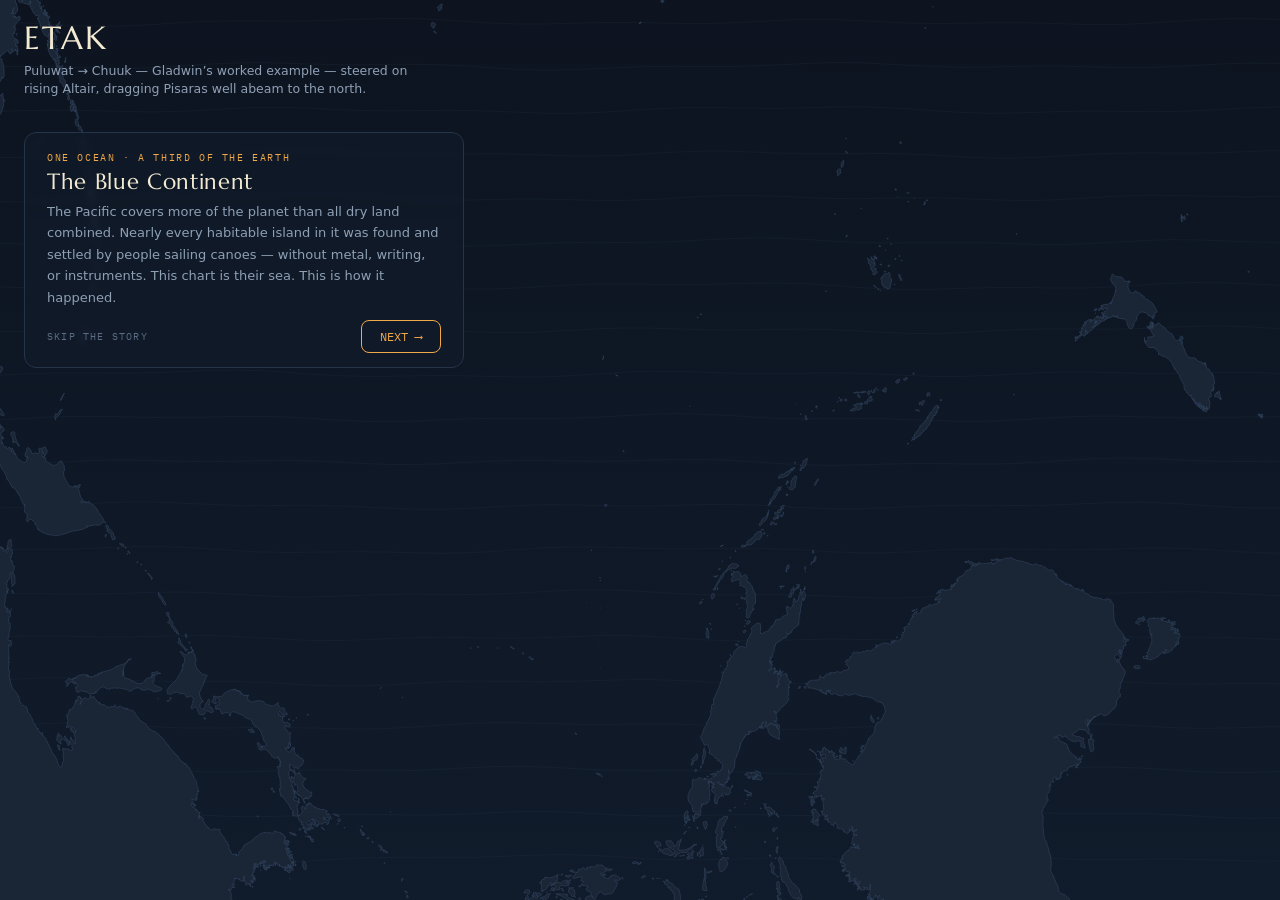
==== www/index.html @ ddf5999e "Move the app from src/ to www/ for static hosting The homelab deploy convention serves each site fro" ====
<!DOCTYPE html>
<html lang="en">
<head>
<meta charset="utf-8">
<meta name="viewport" content="width=device-width, initial-scale=1">
<title>Etak — reference-island puzzles</title>
<link rel="preconnect" href="https://fonts.googleapis.com">
<link href="https://fonts.googleapis.com/css2?family=Marcellus&family=IBM+Plex+Mono:wght@400;500&display=swap" rel="stylesheet">
<link rel="stylesheet" href="styles.css">
</head>
<body>
<canvas id="sea"></canvas>

<header>
  <h1>ETAK</h1>
  <div class="sub" id="sub">Choose the reference island whose bearing best divides the voyage into etaks.</div>
  <button id="storyBtn" class="storylink">⟲ how the pacific was settled</button>
</header>

<div class="modeswitch" role="group" aria-label="Mode">
  <button id="mPuzzle" class="active">PUZZLE</button>
  <button id="mSandbox">SANDBOX</button>
  <button id="mSettle">SETTLEMENT</button>
</div>

<div class="frames" role="group" aria-label="Reference frame">
  <button id="fChart" class="active">CHART · the canoe moves</button>
  <button id="fEtak">NAVIGATOR · the islands move</button>
  <button id="fBoat">BOAT · the horizon</button>
  <div class="hint">same voyage, three frames</div>
</div>

<div class="chooser" id="chooser">
  <div class="ttl">candidate references</div>
</div>

<div class="chooser hidden" id="eraList">
  <div class="ttl">eras</div>
</div>

<div class="storycard settle hidden" id="settleCard">
  <button class="close" id="settleClose" aria-label="Back to the era">✕</button>
  <div class="era" id="settleEra"></div>
  <h2 id="settleTitle"></h2>
  <p id="settleText"></p>
</div>

<div class="storycard star hidden" id="starCard">
  <button class="close" id="starClose" aria-label="Close">✕</button>
  <div class="era" id="starEra"></div>
  <h2 id="starTitle"></h2>
  <p id="starText"></p>
</div>

<div class="storycard hidden" id="storyCard">
  <div class="era" id="storyEra"></div>
  <h2 id="storyTitle"></h2>
  <p id="storyText"></p>
  <div class="row">
    <button id="storySkip">skip the story</button>
    <button id="storyNext">NEXT ⟶</button>
  </div>
</div>

<div class="readout" id="readout"></div>
<div class="departwrap hidden" id="departWrap">
  <label for="depart">departure utc</label>
  <input id="depart" type="datetime-local" min="1900-01-01T00:00" max="2099-12-31T23:59">
</div>
<button class="newbtn" id="newBtn">NEW VOYAGE ⟳</button>

<div class="bar">
  <button id="play" class="icon" aria-label="Play or pause">▶</button>
  <div class="year hidden" id="yearLabel"></div>
  <div class="scrubwrap">
    <div class="etakstrip" id="etakStrip"></div>
    <input id="scrub" type="range" min="0" max="1" step="0.0005" value="0" aria-label="Voyage progress">
  </div>
  <div class="speedwrap"><span>speed</span>
    <input id="speed" type="range" min="0.2" max="3" step="0.1" value="1" aria-label="Speed"></div>
</div>

<script src="core.js"></script>
<script src="map-data.js"></script>
<script src="stars.js"></script>
<script src="passages.js"></script>
<script src="app.js"></script>
</body>
</html>
---- www/styles.css ----
:root{
  --night:#0d1420; --night-2:#101b2b;
  --starlight:#f3ead2; --amber:#f0a848; --teal:#5aa8aa;
  --sand:#c9b089; --faint:#8fa0b5;
  --panel:#131e2ecc; --panel-glass:#131e2e73; --line:#26344a;
  --good:#7fc99b; --bad:#d98a6a;
  --dim:#5d6d84;
  /* canvas-only tokens (read into the JS palette; keep these the single source) */
  --course:#285060; --tick:#3a4c66; --rose-ring:#33445e; --rose-minor:#4a5b76;
  --ghost:#243247; --island:#2a3a4f; --ref-fill:#4a3a22;
  --land:#1a2536; --coast:#33465f; --range:#2f4a58; --wave:#7e96b6;
}
*{box-sizing:border-box;margin:0;padding:0}
html,body{height:100%}
body{background:var(--night);color:var(--starlight);
  font-family:system-ui,-apple-system,sans-serif;overflow:hidden}
canvas{display:block;position:fixed;inset:0;width:100vw;height:100vh}

header{position:fixed;top:0;left:0;right:0;padding:18px 24px 0;pointer-events:none;z-index:3}
h1{font-family:'Marcellus',serif;font-weight:400;font-size:clamp(20px,3.2vw,32px);letter-spacing:.06em}
.sub{color:var(--faint);font-size:12.5px;max-width:50ch;margin-top:4px;line-height:1.45}

/* mode toggle top-left under title handled inline; frame toggle top-right */
.frames{position:fixed;top:18px;right:24px;z-index:4;display:flex;flex-direction:column;
  border:1px solid var(--line);background:var(--panel);backdrop-filter:blur(6px);
  border-radius:10px;overflow:hidden}
.frames button{appearance:none;border:0;background:transparent;color:var(--faint);
  font-family:'IBM Plex Mono',monospace;font-size:12px;text-align:left;padding:10px 15px;
  cursor:pointer;border-left:3px solid transparent;transition:color .25s,border-color .25s,background .25s}
.frames button+button{border-top:1px solid var(--line)}
.frames button.active{color:var(--starlight);background:#1a273a;border-left-color:var(--amber)}
.frames button:focus-visible{outline:2px solid var(--amber);outline-offset:-2px}
.frames .hint{font-size:10px;color:#5d6d84;padding:6px 15px 8px;border-top:1px solid var(--line);
  font-family:'IBM Plex Mono',monospace}

/* candidate chooser */
.chooser{position:fixed;left:24px;top:132px;z-index:4;
  display:flex;flex-direction:column;gap:6px;font-family:'IBM Plex Mono',monospace;
  transition:opacity .3s}
.chooser.hidden{opacity:0;pointer-events:none}
.chooser .ttl{font-size:10px;color:#5d6d84;letter-spacing:.14em;text-transform:uppercase;margin-bottom:2px}
.chooser button{appearance:none;text-align:left;border:1px solid var(--line);
  background:var(--panel);color:var(--faint);border-radius:8px;padding:8px 12px;
  font-family:inherit;font-size:12px;cursor:pointer;display:flex;justify-content:space-between;
  gap:14px;min-width:186px;transition:border-color .2s,color .2s,background .2s}
.chooser button:hover{border-color:var(--teal);color:var(--starlight)}
.chooser button.chosen{border-color:var(--amber);color:var(--starlight);background:#1a273a}
.chooser button .sc{color:#5d6d84}
.chooser button.chosen .sc{color:var(--amber)}
.chooser button:focus-visible{outline:2px solid var(--amber)}
.chooser .detail{margin:-2px 0 2px;padding:6px 12px 7px;max-width:186px;
  font-size:10.5px;line-height:1.5;color:var(--faint);
  border-left:2px solid var(--amber);background:var(--panel)}
.chooser .detail b{color:var(--starlight);font-weight:500}

.readout{position:fixed;left:24px;bottom:84px;z-index:3;font-family:'IBM Plex Mono',monospace;
  font-size:12.5px;line-height:1.85;color:var(--faint);pointer-events:none}
.readout b{color:var(--starlight);font-weight:500}
.readout .etakN{color:var(--amber)}

.bar{position:fixed;left:0;right:0;bottom:0;z-index:4;display:flex;align-items:center;gap:16px;
  padding:14px 24px;background:linear-gradient(to top,#0d1420f2,#0d142000)}
.bar button.icon{appearance:none;border:1px solid var(--line);background:var(--panel);
  color:var(--starlight);width:44px;height:44px;border-radius:50%;font-size:15px;cursor:pointer;flex:none;
  transition:border-color .2s}
.bar button.icon:hover{border-color:var(--amber)}
.bar button.icon:focus-visible{outline:2px solid var(--amber)}
.scrubwrap{position:relative;flex:1;display:flex;align-items:center}
#scrub{flex:1}
/* etak boundary ticks overlaid on the scrub track; 7px inset ≈ half the thumb width */
.etakstrip{position:absolute;left:7px;right:7px;top:50%;height:0;pointer-events:none}
.etakstrip i{position:absolute;top:-5px;width:1px;height:10px;background:var(--tick);transform:translateX(-50%)}
.etakstrip i.past{background:var(--amber)}
input[type=range]{-webkit-appearance:none;appearance:none;background:transparent;cursor:pointer}
input[type=range]::-webkit-slider-runnable-track{height:2px;background:var(--line);border-radius:1px}
input[type=range]::-webkit-slider-thumb{-webkit-appearance:none;appearance:none;width:14px;height:14px;
  border-radius:50%;background:var(--starlight);margin-top:-6px}
input[type=range]::-moz-range-track{height:2px;background:var(--line)}
input[type=range]::-moz-range-thumb{width:14px;height:14px;border-radius:50%;border:0;background:var(--starlight)}
.speedwrap{display:flex;align-items:center;gap:8px;flex:none;font-family:'IBM Plex Mono',monospace;
  font-size:11px;color:var(--faint)}
#speed{width:100px}
/* settlement timeline: the bar becomes a time slider */
.bar .year{flex:none;min-width:86px;text-align:center;font-family:'IBM Plex Mono',monospace;
  font-size:12px;color:var(--starlight)}
.bar .year.hidden{display:none}
.etakstrip.hidden{display:none}

.modeswitch{position:fixed;left:24px;top:96px;z-index:4;display:flex;gap:0;
  border:1px solid var(--line);border-radius:8px;overflow:hidden;font-family:'IBM Plex Mono',monospace}
.modeswitch button{appearance:none;border:0;background:var(--panel);color:var(--faint);
  font-family:inherit;font-size:11.5px;padding:7px 14px;cursor:pointer;transition:color .2s,background .2s}
.modeswitch button+button{border-left:1px solid var(--line)}
.modeswitch button.active{background:#1a273a;color:var(--starlight)}
.modeswitch button:focus-visible{outline:2px solid var(--amber);outline-offset:-2px}

.storylink{position:fixed;right:24px;top:174px;z-index:4;appearance:none;background:none;
  border:0;padding:0;pointer-events:auto;text-align:right;
  font-family:'IBM Plex Mono',monospace;font-size:10px;letter-spacing:.14em;text-transform:uppercase;
  color:#5d6d84;cursor:pointer;transition:color .2s}
.storylink:hover{color:var(--starlight)}
.storylink:focus-visible{outline:2px solid var(--amber)}

.storycard{position:fixed;left:24px;top:132px;z-index:6;
  width:min(440px,calc(100vw - 48px));padding:18px 22px 14px;border:1px solid var(--line);
  border-radius:12px;background:var(--panel-glass);backdrop-filter:blur(3px);transition:opacity .3s}
.storycard.hidden{opacity:0;pointer-events:none}
.storycard .era{font-family:'IBM Plex Mono',monospace;font-size:10px;letter-spacing:.16em;
  text-transform:uppercase;color:var(--amber)}
.storycard h2{font-family:'Marcellus',serif;font-weight:400;font-size:22px;margin:4px 0 6px;
  color:var(--starlight);letter-spacing:.03em}
.storycard p{font-size:13px;line-height:1.65;color:var(--faint);margin:0 0 12px}
.storycard .row{display:flex;justify-content:space-between;align-items:center}
.storycard .row button{appearance:none;font-family:'IBM Plex Mono',monospace;cursor:pointer;transition:border-color .2s,color .2s}
#storySkip{background:none;border:0;padding:0;font-size:10px;letter-spacing:.12em;
  text-transform:uppercase;color:#5d6d84}
#storySkip:hover{color:var(--starlight)}
#storyNext{border:1px solid var(--amber);background:none;color:var(--amber);
  font-size:12px;padding:8px 18px;border-radius:8px}
#storyNext:hover{background:#1a273a}
#storyNext:focus-visible,#storySkip:focus-visible{outline:2px solid var(--amber)}

/* settlement mode: the era/place card sits bottom-left, above the timeline bar */
.storycard.settle{top:auto;bottom:84px;z-index:5}
.storycard.star{left:auto;right:24px;top:auto;bottom:180px;width:min(320px,calc(100vw - 48px));z-index:5}
.storycard.star p{margin-bottom:2px}
.storycard.settle p{margin-bottom:2px}
.storycard .close{position:absolute;top:10px;right:12px;appearance:none;background:none;border:0;
  padding:2px 4px;font-size:12px;color:#5d6d84;cursor:pointer;transition:color .2s}
.storycard .close:hover{color:var(--starlight)}
.storycard .close:focus-visible{outline:2px solid var(--amber)}

.modeswitch.hidden,.frames.hidden,.bar.hidden,.readout.hidden,.storylink.hidden{opacity:0;pointer-events:none}
.modeswitch,.frames,.bar,.readout{transition:opacity .3s}

.departwrap{position:fixed;right:24px;bottom:138px;z-index:4;display:flex;align-items:center;gap:8px;
  font-family:'IBM Plex Mono',monospace;font-size:10px;color:#5d6d84;
  letter-spacing:.14em;text-transform:uppercase;transition:opacity .3s}
.departwrap.hidden{opacity:0;pointer-events:none}
.departwrap input{border:1px solid var(--line);background:var(--panel);color:var(--starlight);
  border-radius:8px;padding:6px 10px;font-family:inherit;font-size:12px;color-scheme:dark}
.departwrap input:focus-visible{outline:2px solid var(--amber)}

.newbtn{position:fixed;right:24px;bottom:84px;z-index:4;appearance:none;
  border:1px solid var(--line);background:var(--panel);color:var(--starlight);
  font-family:'IBM Plex Mono',monospace;font-size:12px;padding:9px 16px;border-radius:8px;cursor:pointer;
  transition:border-color .2s,opacity .3s}
.newbtn:hover{border-color:var(--amber)}
.newbtn.hidden{opacity:0;pointer-events:none}
.newbtn:focus-visible{outline:2px solid var(--amber)}

@media (max-width:900px){
  .sub{max-width:38ch}
  .score{top:auto;bottom:130px;width:160px}
  .chooser{top:auto;bottom:220px}
  .readout{bottom:78px;font-size:11px}
}
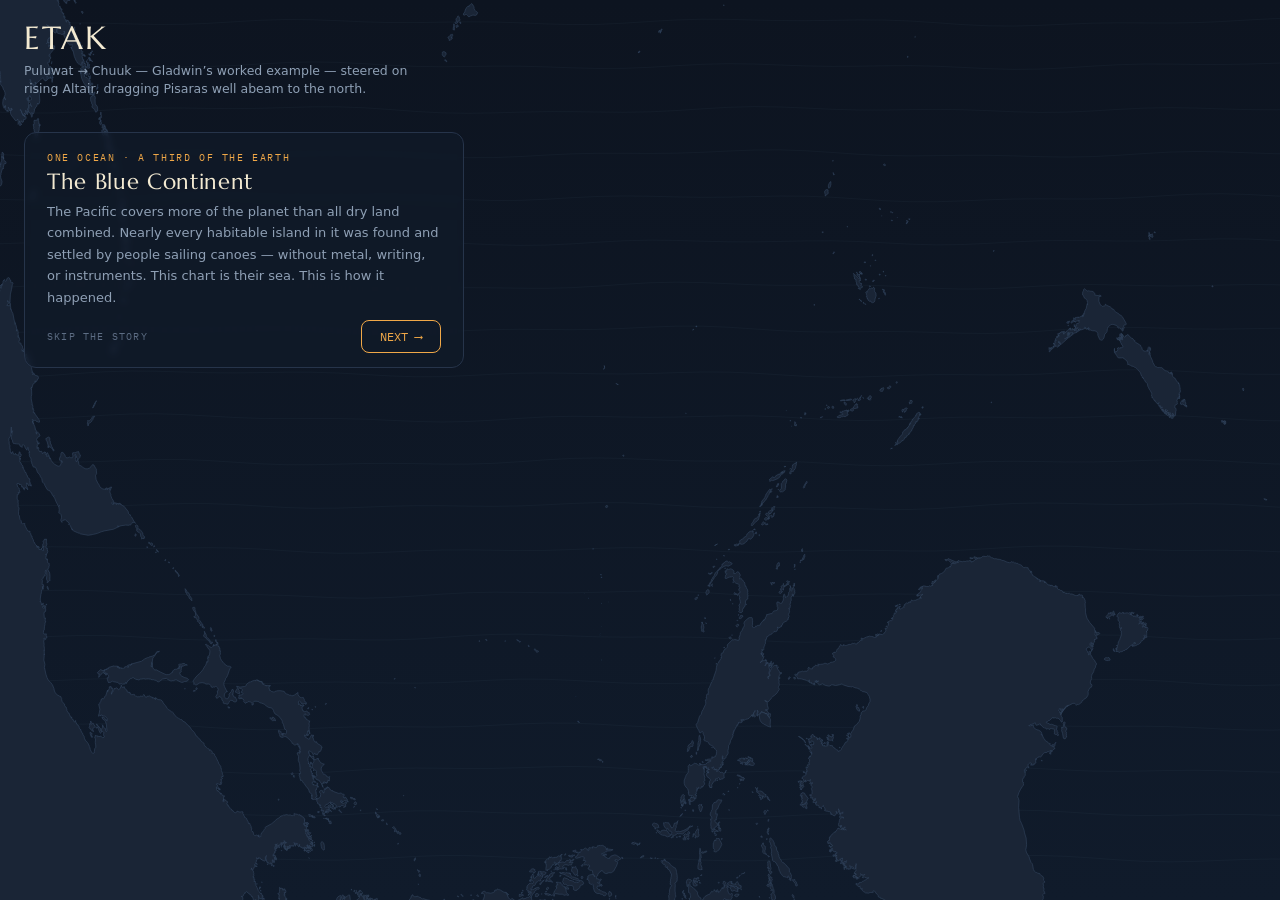
==== commit 4884858e: "The blind passage: sail the leg boat-view only, answer the navigator in etaks" ====
--- a/www/index.html
+++ b/www/index.html
@@ -32,6 +32,7 @@
 
 <div class="chooser" id="chooser">
   <div class="ttl">candidate references</div>
+  <button id="sailBtn">SAIL THE PASSAGE ⟶</button>
 </div>
 
 <div class="chooser hidden" id="eraList">
@@ -50,6 +51,13 @@
   <div class="era" id="starEra"></div>
   <h2 id="starTitle"></h2>
   <p id="starText"></p>
+</div>
+
+<div class="storycard hidden" id="blindCard">
+  <div class="era" id="blindEra"></div>
+  <h2 id="blindTitle"></h2>
+  <p id="blindText"></p>
+  <div class="row" id="blindAnswers"></div>
 </div>
 
 <div class="storycard hidden" id="storyCard">
--- a/www/styles.css
+++ b/www/styles.css
@@ -52,6 +52,15 @@
   font-size:10.5px;line-height:1.5;color:var(--faint);
   border-left:2px solid var(--amber);background:var(--panel)}
 .chooser .detail b{color:var(--starlight);font-weight:500}
+.chooser #sailBtn{justify-content:center;margin-top:4px;border-color:var(--amber);color:var(--amber)}
+.chooser #sailBtn:hover{background:#1a273a}
+
+/* blind passage: the navigator's question / landfall card */
+#blindAnswers{justify-content:flex-start;flex-wrap:wrap;gap:8px}
+#blindAnswers button{border:1px solid var(--line);background:var(--panel);color:var(--starlight);
+  min-width:38px;padding:8px 12px;border-radius:8px;font-size:13px;text-align:center}
+#blindAnswers button:hover{border-color:var(--amber);color:var(--amber)}
+#blindAnswers button:focus-visible{outline:2px solid var(--amber)}
 
 .readout{position:fixed;left:24px;bottom:84px;z-index:3;font-family:'IBM Plex Mono',monospace;
   font-size:12.5px;line-height:1.85;color:var(--faint);pointer-events:none}
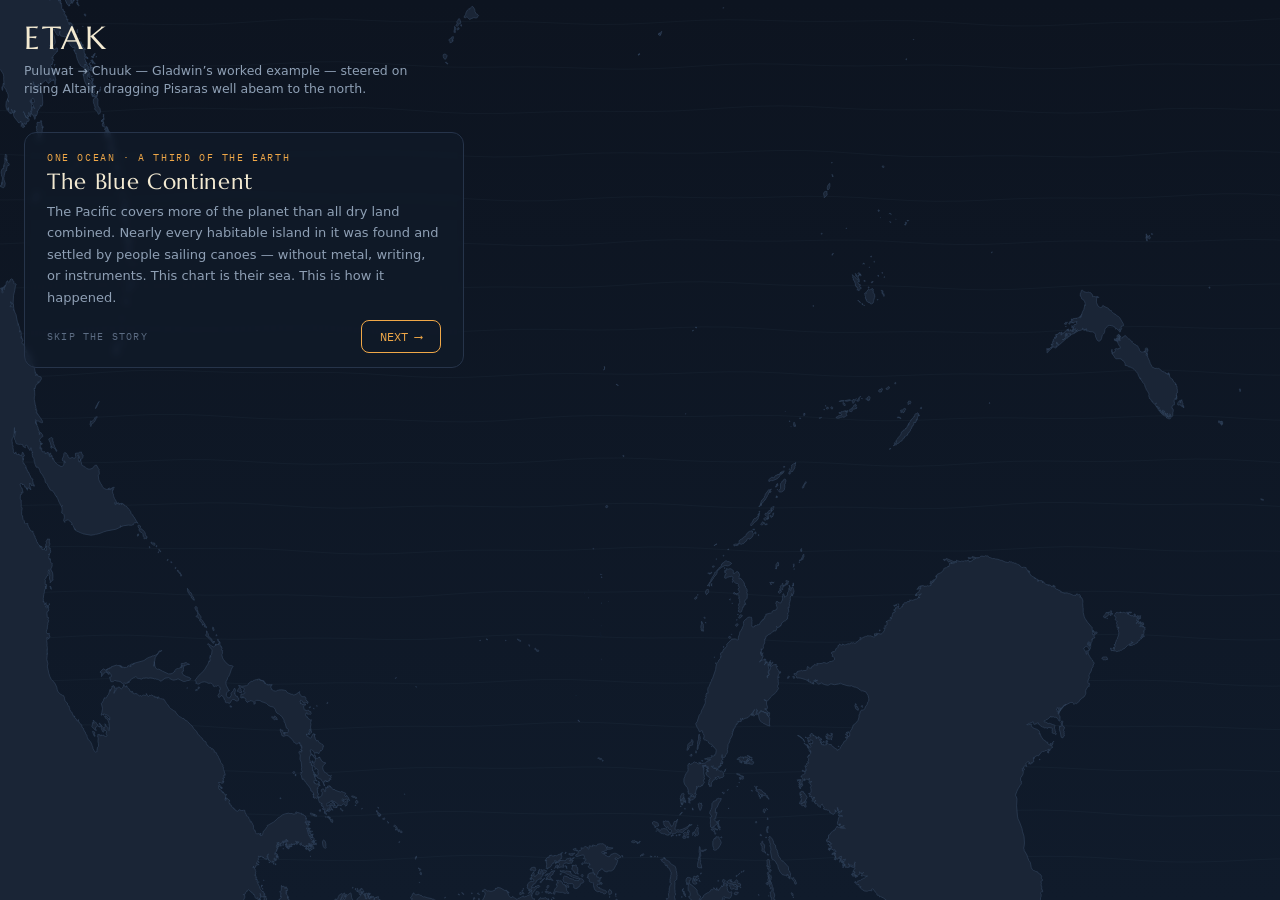
==== commit 145b8030: "Landfall call: declare etak of birds, land rises inside sighting range" ====
--- a/www/index.html
+++ b/www/index.html
@@ -76,6 +76,7 @@
   <input id="depart" type="datetime-local" min="1900-01-01T00:00" max="2099-12-31T23:59">
 </div>
 <button class="newbtn" id="newBtn">NEW VOYAGE ⟳</button>
+<button class="birdsbtn hidden" id="birdsBtn">CALL · ETAK OF BIRDS</button>
 
 <div class="bar">
   <button id="play" class="icon" aria-label="Play or pause">▶</button>
--- a/www/styles.css
+++ b/www/styles.css
@@ -158,6 +158,17 @@
 .newbtn.hidden{opacity:0;pointer-events:none}
 .newbtn:focus-visible{outline:2px solid var(--amber)}
 
+/* blind passage: the etak-of-birds call */
+.birdsbtn{position:fixed;left:50%;transform:translateX(-50%);bottom:84px;z-index:5;appearance:none;
+  border:1px solid var(--amber);background:var(--panel);color:var(--amber);
+  font-family:'IBM Plex Mono',monospace;font-size:12px;letter-spacing:.08em;
+  padding:10px 20px;border-radius:8px;cursor:pointer;
+  transition:border-color .2s,color .2s,opacity .3s}
+.birdsbtn:hover{background:#1a273a}
+.birdsbtn:focus-visible{outline:2px solid var(--amber)}
+.birdsbtn.hidden{opacity:0;pointer-events:none}
+.birdsbtn.called{border-color:var(--line);color:var(--dim);pointer-events:none}
+
 @media (max-width:900px){
   .sub{max-width:38ch}
   .score{top:auto;bottom:130px;width:160px}
